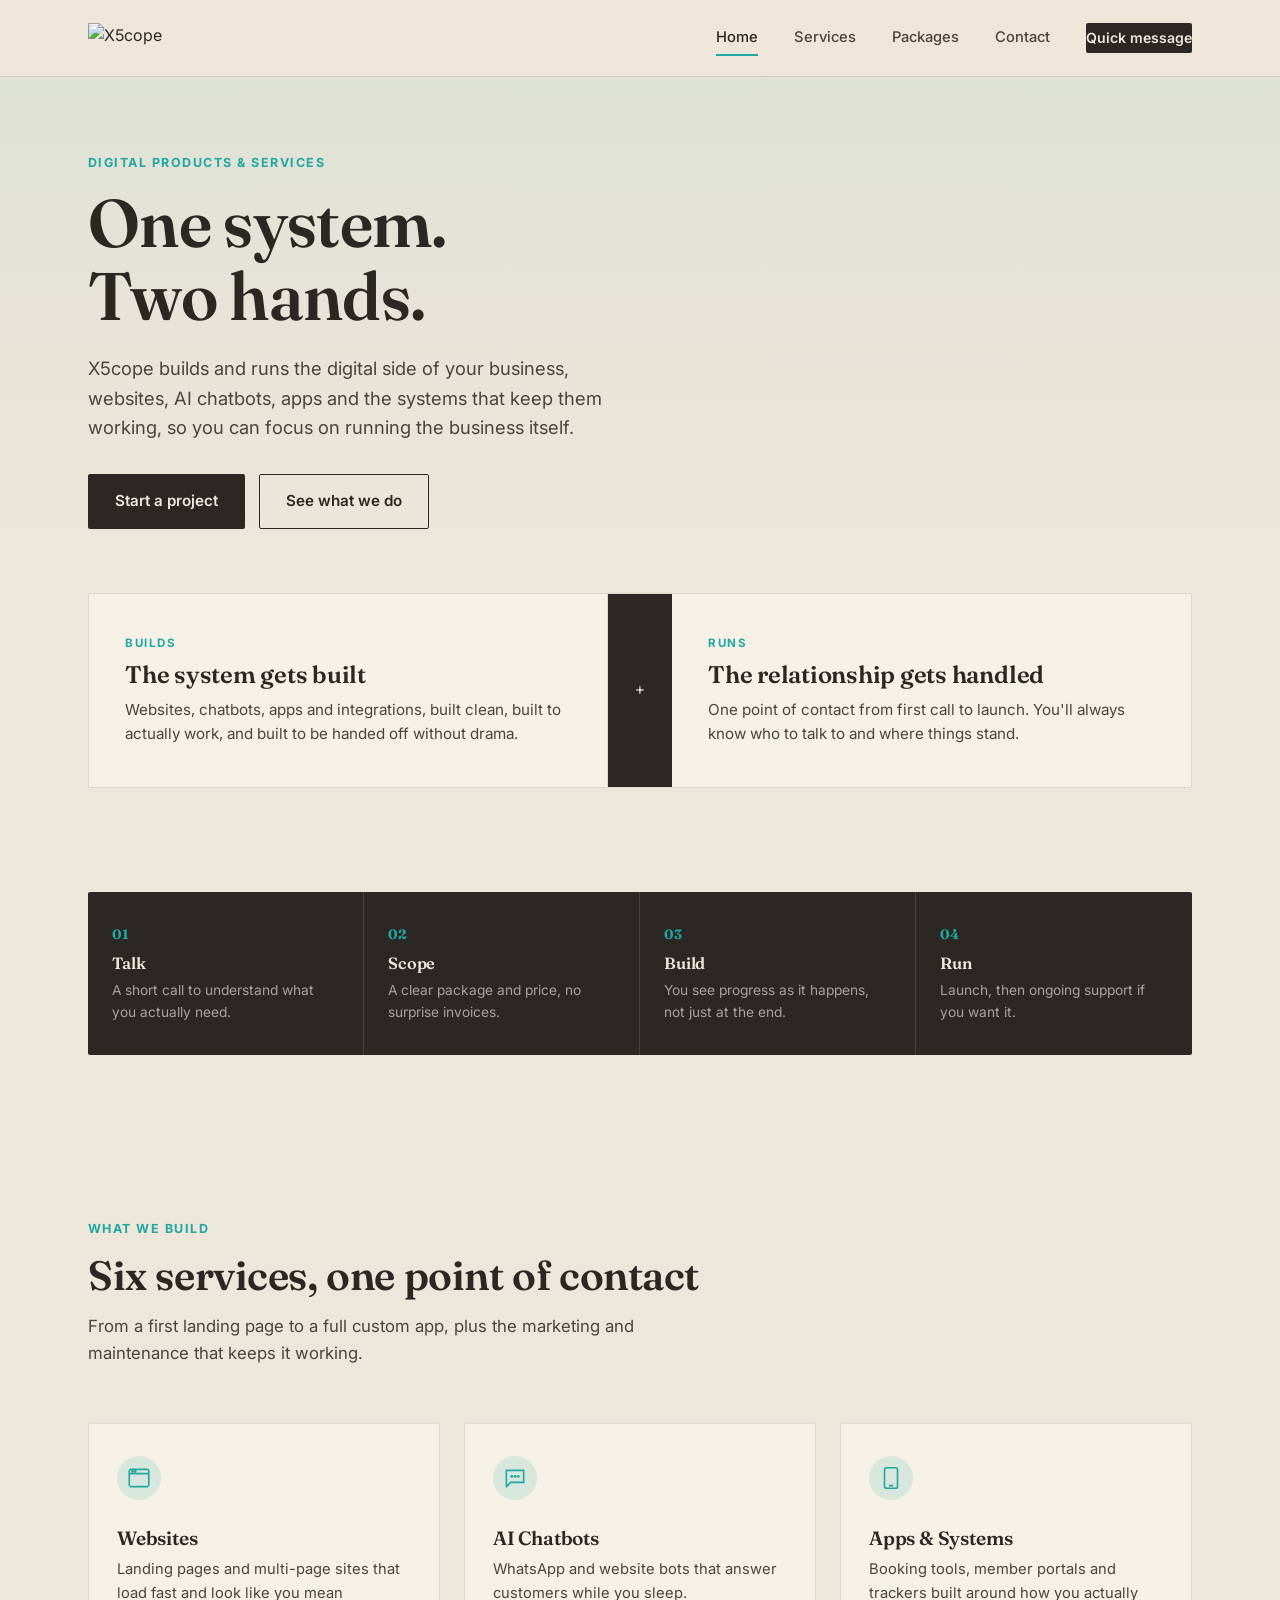
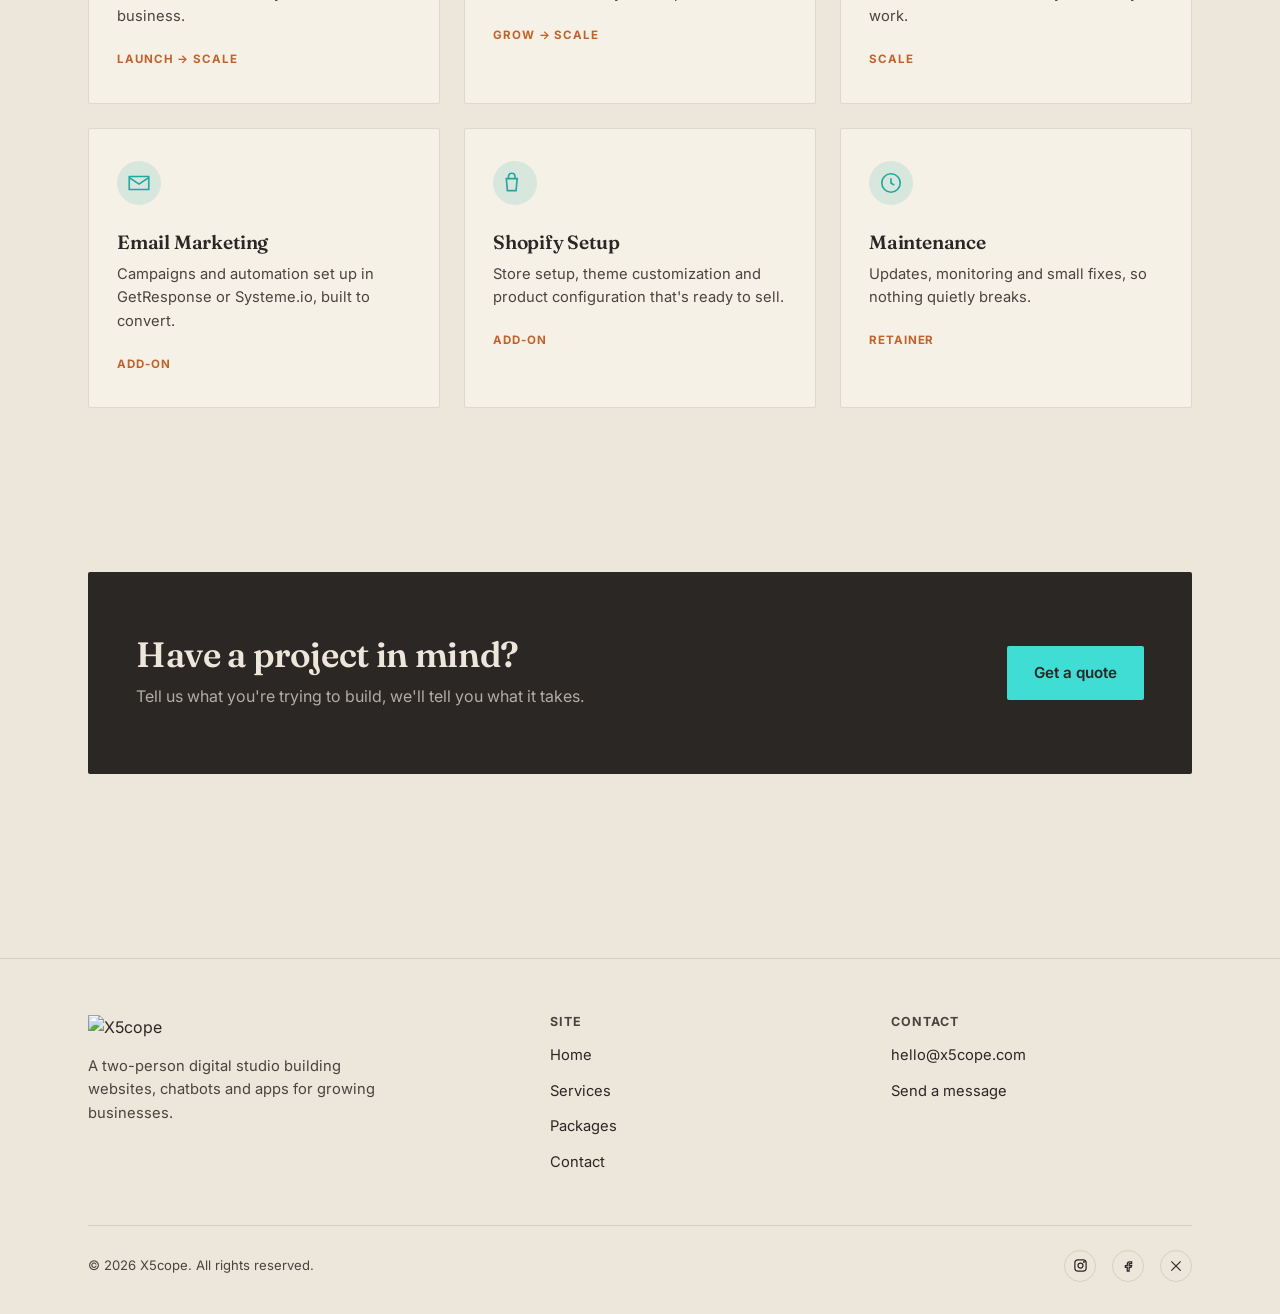
==== index.html @ 6a3de9bc "Add files via upload" ====
<!DOCTYPE html>
<html lang="en">
<head>
<meta charset="UTF-8">
<meta name="viewport" content="width=device-width, initial-scale=1.0">
<title>X5cope — Digital Products &amp; Services</title>
<meta name="description" content="X5cope builds websites, AI chatbots, apps and digital systems for growing businesses. One team, two roles, real builds.">
<link rel="stylesheet" href="style.css">
</head>
<body>

<header class="site-header">
  <div class="wrap">
    <a href="index.html" class="logo"><img src="assets/logo-cropped.png" alt="X5cope" class="logo-img"></a>
    <nav class="nav-links" id="nav-links">
      <a href="index.html" class="active">Home</a>
      <a href="services.html">Services</a>
      <a href="packages.html">Packages</a>
      <a href="contact.html">Contact</a>
      <a href="contact.html#quick-form" class="nav-cta">Quick message</a>
    </nav>
    <button class="menu-toggle" aria-label="Toggle menu" aria-expanded="false">
      <span></span><span></span><span></span>
    </button>
  </div>
</header>

<main>
  <!-- HERO -->
  <section class="hero">
    <div class="wrap">
      <div class="hero-top reveal">
        <span class="eyebrow">Digital products &amp; services</span>
        <h1>One system.<br>Two hands.</h1>
        <p>X5cope builds and runs the digital side of your business, websites, AI chatbots, apps and the systems that keep them working, so you can focus on running the business itself.</p>
        <div class="hero-actions">
          <a href="contact.html" class="btn btn-primary">Start a project</a>
          <a href="services.html" class="btn btn-ghost">See what we do</a>
        </div>
      </div>

      <div class="hands reveal">
        <div class="hand-panel builds">
          <span class="hand-label">Builds</span>
          <h3>The system gets built</h3>
          <p>Websites, chatbots, apps and integrations, built clean, built to actually work, and built to be handed off without drama.</p>
        </div>
        <div class="hand-meet" aria-hidden="true">+</div>
        <div class="hand-panel sells">
          <span class="hand-label">Runs</span>
          <h3>The relationship gets handled</h3>
          <p>One point of contact from first call to launch. You'll always know who to talk to and where things stand.</p>
        </div>
      </div>
    </div>
  </section>

  <!-- PROCESS -->
  <section class="section-tight">
    <div class="wrap">
      <div class="process-strip reveal">
        <div class="process-step">
          <span class="num">01</span>
          <h4>Talk</h4>
          <p>A short call to understand what you actually need.</p>
        </div>
        <div class="process-step">
          <span class="num">02</span>
          <h4>Scope</h4>
          <p>A clear package and price, no surprise invoices.</p>
        </div>
        <div class="process-step">
          <span class="num">03</span>
          <h4>Build</h4>
          <p>You see progress as it happens, not just at the end.</p>
        </div>
        <div class="process-step">
          <span class="num">04</span>
          <h4>Run</h4>
          <p>Launch, then ongoing support if you want it.</p>
        </div>
      </div>
    </div>
  </section>

  <!-- SERVICES PREVIEW -->
  <section class="section">
    <div class="wrap">
      <div class="section-head reveal">
        <span class="eyebrow">What we build</span>
        <h2>Six services, one point of contact</h2>
        <p>From a first landing page to a full custom app, plus the marketing and maintenance that keeps it working.</p>
      </div>

      <div class="grid-3">
        <div class="service-card reveal">
          <svg class="service-icon" viewBox="0 0 24 24" fill="none" stroke="currentColor" stroke-width="1.5"><rect x="3" y="4" width="18" height="16" rx="1"/><path d="M3 8h18"/><circle cx="6" cy="6" r="0.6" fill="currentColor"/><circle cx="8.5" cy="6" r="0.6" fill="currentColor"/></svg>
          <h3>Websites</h3>
          <p>Landing pages and multi-page sites that load fast and look like you mean business.</p>
          <span class="service-tag">Launch → Scale</span>
        </div>
        <div class="service-card reveal">
          <svg class="service-icon" viewBox="0 0 24 24" fill="none" stroke="currentColor" stroke-width="1.5"><path d="M4 5h16v11H8l-4 4V5z"/><circle cx="9" cy="10.5" r="0.6" fill="currentColor"/><circle cx="12" cy="10.5" r="0.6" fill="currentColor"/><circle cx="15" cy="10.5" r="0.6" fill="currentColor"/></svg>
          <h3>AI Chatbots</h3>
          <p>WhatsApp and website bots that answer customers while you sleep.</p>
          <span class="service-tag">Grow → Scale</span>
        </div>
        <div class="service-card reveal">
          <svg class="service-icon" viewBox="0 0 24 24" fill="none" stroke="currentColor" stroke-width="1.5"><rect x="6" y="2.5" width="12" height="19" rx="2"/><path d="M10 19h4"/></svg>
          <h3>Apps &amp; Systems</h3>
          <p>Booking tools, member portals and trackers built around how you actually work.</p>
          <span class="service-tag">Scale</span>
        </div>
        <div class="service-card reveal">
          <svg class="service-icon" viewBox="0 0 24 24" fill="none" stroke="currentColor" stroke-width="1.5"><path d="M3 6h18v12H3z"/><path d="m3 7 9 6 9-6"/></svg>
          <h3>Email Marketing</h3>
          <p>Campaigns and automation set up in GetResponse or Systeme.io, built to convert.</p>
          <span class="service-tag">Add-on</span>
        </div>
        <div class="service-card reveal">
          <svg class="service-icon" viewBox="0 0 24 24" fill="none" stroke="currentColor" stroke-width="1.5"><path d="M6 8V6a3 3 0 0 1 6 0v2"/><path d="M4 8h10l-1 11H5z"/></svg>
          <h3>Shopify Setup</h3>
          <p>Store setup, theme customization and product configuration that's ready to sell.</p>
          <span class="service-tag">Add-on</span>
        </div>
        <div class="service-card reveal">
          <svg class="service-icon" viewBox="0 0 24 24" fill="none" stroke="currentColor" stroke-width="1.5"><circle cx="12" cy="12" r="8.5"/><path d="M12 7.5V12l3 2"/></svg>
          <h3>Maintenance</h3>
          <p>Updates, monitoring and small fixes, so nothing quietly breaks.</p>
          <span class="service-tag">Retainer</span>
        </div>
      </div>
    </div>
  </section>

  <!-- CTA -->
  <section class="section-tight">
    <div class="wrap">
      <div class="cta-band reveal">
        <div>
          <h2>Have a project in mind?</h2>
          <p>Tell us what you're trying to build, we'll tell you what it takes.</p>
        </div>
        <a href="contact.html" class="btn btn-primary">Get a quote</a>
      </div>
    </div>
  </section>
</main>

<footer class="site-footer">
  <div class="wrap">
    <div class="footer-grid">
      <div class="footer-brand">
        <a href="index.html" class="logo"><img src="assets/logo-cropped.png" alt="X5cope" class="logo-img"></a>
        <p>A two-person digital studio building websites, chatbots and apps for growing businesses.</p>
      </div>
      <div class="footer-col">
        <h4>Site</h4>
        <ul>
          <li><a href="index.html">Home</a></li>
          <li><a href="services.html">Services</a></li>
          <li><a href="packages.html">Packages</a></li>
          <li><a href="contact.html">Contact</a></li>
        </ul>
      </div>
      <div class="footer-col">
        <h4>Contact</h4>
        <ul>
          <li><a href="mailto:hello@x5cope.com">hello@x5cope.com</a></li>
          <li><a href="contact.html">Send a message</a></li>
        </ul>
      </div>
    </div>
    <div class="footer-bottom">
      <span>© 2026 X5cope. All rights reserved.</span>
      <div class="social-row">
        <a href="#" aria-label="Instagram"><svg width="15" height="15" viewBox="0 0 24 24" fill="none" stroke="currentColor" stroke-width="2"><rect x="3" y="3" width="18" height="18" rx="5"/><circle cx="12" cy="12" r="4"/><circle cx="17.5" cy="6.5" r="0.6" fill="currentColor"/></svg></a>
        <a href="#" aria-label="Facebook"><svg width="15" height="15" viewBox="0 0 24 24" fill="none" stroke="currentColor" stroke-width="2"><path d="M14 9h3V6h-3a4 4 0 0 0-4 4v2H7v3h3v6h3v-6h3l1-3h-4v-2a1 1 0 0 1 1-1z"/></svg></a>
        <a href="#" aria-label="X"><svg width="14" height="14" viewBox="0 0 24 24" fill="none" stroke="currentColor" stroke-width="2"><path d="M4 4l16 16M20 4 4 20"/></svg></a>
      </div>
    </div>
  </div>
</footer>

<script src="main.js"></script>
</body>
</html>
---- style.css ----
/* ==========================================================================
   X5cope — Design Tokens
   Ink #2B2725 · Paper #EDE6DA · Cyan #3FDDD4 · Sienna #C1622B
   Display: Fraunces (slab serif, warmth/craft)
   Body: Inter (clean grotesk)
   ========================================================================== */

@import url('https://fonts.googleapis.com/css2?family=Fraunces:opsz,wght@9..144,400;9..144,500;9..144,600;9..144,700;9..144,900&family=Inter:wght@400;500;600;700&display=swap');

:root{
  --ink: #2B2725;
  --ink-soft: #4A433F;
  --paper: #EDE6DA;
  --paper-raised: #F6F1E7;
  --cyan: #3FDDD4;
  --cyan-deep: #21A79F;
  --sienna: #C1622B;
  --line: rgba(43,39,37,0.12);
  --radius: 2px;
  --max-w: 1160px;
  --shadow-card: 0 1px 0 rgba(43,39,37,0.06), 0 12px 24px -16px rgba(43,39,37,0.18);
}

*,*::before,*::after{ box-sizing: border-box; }
html{ scroll-behavior: smooth; }
body{
  margin:0;
  background: var(--paper);
  color: var(--ink);
  font-family: 'Inter', -apple-system, BlinkMacSystemFont, sans-serif;
  font-size: 16px;
  line-height: 1.6;
  -webkit-font-smoothing: antialiased;
}

h1,h2,h3,h4{
  font-family: 'Fraunces', serif;
  font-weight: 600;
  line-height: 1.08;
  margin: 0;
  letter-spacing: -0.01em;
  color: var(--ink);
}

p{ margin: 0; }
a{ color: inherit; text-decoration: none; }
ul{ margin:0; padding:0; list-style:none; }
img{ max-width:100%; display:block; }
button{ font-family: inherit; cursor:pointer; }

.wrap{
  max-width: var(--max-w);
  margin: 0 auto;
  padding: 0 28px;
}

@media (prefers-reduced-motion: reduce){
  *{ animation-duration: 0.01ms !important; animation-iteration-count: 1 !important; transition-duration: 0.01ms !important; scroll-behavior: auto !important; }
}

/* ---------- Header ---------- */
.site-header{
  position: sticky;
  top: 0;
  z-index: 50;
  background: rgba(237,230,218,0.92);
  backdrop-filter: blur(8px);
  border-bottom: 1px solid var(--line);
}
.site-header .wrap{
  display:flex;
  align-items:center;
  justify-content:space-between;
  height: 76px;
  position: relative;
}
.logo{
  display:flex;
  align-items:center;
}
.logo-img{
  height: 30px;
  width: auto;
  display:block;
}
.footer-brand .logo-img{ height: 26px; }

.nav-links{
  display:flex;
  align-items:center;
  gap: 36px;
}
.nav-links a{
  font-size: 0.92rem;
  font-weight: 500;
  color: var(--ink-soft);
  position: relative;
  padding: 4px 0;
  transition: color 0.2s ease;
}
.nav-links a:hover, .nav-links a.active{ color: var(--ink); }
.nav-links a.active::after{
  content:'';
  position:absolute;
  left:0; right:0; bottom:-2px;
  height:2px;
  background: var(--cyan-deep);
}
.nav-cta{
  background: var(--ink);
  color: var(--paper) !important;
  padding: 10px 20px;
  border-radius: var(--radius);
  font-size: 0.88rem !important;
  font-weight: 600 !important;
  transition: background 0.2s ease, transform 0.15s ease;
}
.nav-cta:hover{ background: var(--cyan-deep); transform: translateY(-1px); }

.menu-toggle{
  display:none;
  background:none;
  border:none;
  padding: 8px;
}
.menu-toggle span{
  display:block;
  width:22px;
  height:2px;
  background: var(--ink);
  margin: 5px 0;
  transition: transform 0.2s ease, opacity 0.2s ease;
}

/* ---------- Footer ---------- */
.site-footer{
  border-top: 1px solid var(--line);
  padding: 56px 0 32px;
  margin-top: 120px;
}
.footer-grid{
  display:grid;
  grid-template-columns: 1.4fr 1fr 1fr;
  gap: 40px;
  margin-bottom: 40px;
}
.footer-brand .logo{ margin-bottom: 14px; }
.footer-brand p{ color: var(--ink-soft); font-size: 0.92rem; max-width: 320px; }
.footer-col h4{
  font-family:'Inter', sans-serif;
  font-size: 0.78rem;
  font-weight: 700;
  text-transform: uppercase;
  letter-spacing: 0.08em;
  color: var(--ink-soft);
  margin-bottom: 14px;
}
.footer-col ul li{ margin-bottom: 10px; }
.footer-col a{ font-size: 0.92rem; color: var(--ink); }
.footer-col a:hover{ color: var(--cyan-deep); }
.footer-bottom{
  display:flex;
  justify-content:space-between;
  align-items:center;
  padding-top: 24px;
  border-top: 1px solid var(--line);
  font-size: 0.82rem;
  color: var(--ink-soft);
  flex-wrap: wrap;
  gap: 12px;
}
.social-row{ display:flex; gap: 16px; }
.social-row a{
  width: 32px; height:32px;
  border: 1px solid var(--line);
  border-radius:50%;
  display:flex; align-items:center; justify-content:center;
  color: var(--ink);
  transition: border-color 0.2s ease, color 0.2s ease;
}
.social-row a:hover{ border-color: var(--cyan-deep); color: var(--cyan-deep); }

/* ---------- Buttons ---------- */
.btn{
  display:inline-flex;
  align-items:center;
  gap: 8px;
  padding: 14px 26px;
  border-radius: var(--radius);
  font-weight: 600;
  font-size: 0.95rem;
  border: 1px solid transparent;
  transition: transform 0.15s ease, background 0.2s ease, border-color 0.2s ease, color 0.2s ease;
}
.btn-primary{
  background: var(--ink);
  color: var(--paper);
}
.btn-primary:hover{ background: var(--cyan-deep); color: var(--ink); transform: translateY(-1px); }
.btn-ghost{
  background: transparent;
  border-color: var(--ink);
  color: var(--ink);
}
.btn-ghost:hover{ border-color: var(--cyan-deep); color: var(--cyan-deep); transform: translateY(-1px); }
.btn-block{ width:100%; justify-content:center; }

/* ---------- Section basics ---------- */
.section{ padding: 100px 0; }
.section-tight{ padding: 64px 0; }
.eyebrow{
  font-size: 0.78rem;
  font-weight: 700;
  letter-spacing: 0.12em;
  text-transform: uppercase;
  color: var(--cyan-deep);
  margin-bottom: 14px;
  display:block;
}
.section-head{ max-width: 640px; margin-bottom: 56px; }
.section-head h2{ font-size: clamp(1.8rem, 3.2vw, 2.6rem); margin-bottom: 16px; }
.section-head p{ color: var(--ink-soft); font-size: 1.05rem; }

/* ---------- Hero ---------- */
.hero{
  padding: 76px 0 40px;
  position: relative;
  overflow:hidden;
  background: linear-gradient(180deg, color-mix(in srgb, var(--cyan-deep) 7%, var(--paper)) 0%, var(--paper) 60%);
}
.hero-top{ max-width: 720px; margin-bottom: 64px; }
.hero-top .eyebrow{ }
.hero-top h1{
  font-size: clamp(2.4rem, 5.5vw, 4.2rem);
  margin-bottom: 22px;
}
.hero-top p{
  font-size: 1.15rem;
  color: var(--ink-soft);
  max-width: 560px;
  margin-bottom: 32px;
}
.hero-actions{ display:flex; gap: 14px; flex-wrap: wrap; }

.hands{
  display:grid;
  grid-template-columns: 1fr auto 1fr;
  align-items:stretch;
  border: 1px solid var(--line);
  background: var(--paper-raised);
  border-radius: var(--radius);
  overflow:hidden;
}
.hand-panel{
  padding: 40px 36px;
  position:relative;
}
.hand-panel.builds{ border-right: 1px solid var(--line); }
.hand-label{
  font-size: 0.72rem;
  font-weight: 700;
  letter-spacing: 0.14em;
  text-transform: uppercase;
  color: var(--cyan-deep);
  margin-bottom: 10px;
  display:block;
}
.hand-panel h3{ font-size: 1.5rem; margin-bottom: 10px; }
.hand-panel p{ color: var(--ink-soft); font-size: 0.95rem; }
.hand-meet{
  display:flex;
  align-items:center;
  justify-content:center;
  width: 64px;
  background: var(--ink);
  color: var(--paper);
  font-family:'Fraunces', serif;
  font-weight:700;
  font-size: 1.1rem;
}
@media (max-width: 720px){
  .hands{ grid-template-columns: 1fr; }
  .hand-meet{ width:100%; padding: 12px; }
  .hand-panel.builds{ border-right:none; border-bottom: 1px solid var(--line); }
}

/* ---------- Service cards ---------- */
.grid-3{ display:grid; grid-template-columns: repeat(3,1fr); gap: 24px; }
.grid-2{ display:grid; grid-template-columns: repeat(2,1fr); gap: 24px; }
@media (max-width: 860px){ .grid-3{ grid-template-columns: 1fr 1fr; } }
@media (max-width: 600px){ .grid-3, .grid-2{ grid-template-columns: 1fr; } }

.service-card{
  background: var(--paper-raised);
  border: 1px solid var(--line);
  border-radius: var(--radius);
  padding: 32px 28px;
  transition: transform 0.2s ease, box-shadow 0.2s ease, border-color 0.2s ease;
}
.service-card:hover{
  transform: translateY(-4px);
  box-shadow: var(--shadow-card);
  border-color: rgba(63,221,212,0.4);
}
.service-icon{
  width: 44px; height:44px;
  margin-bottom: 20px;
  color: var(--cyan-deep);
  padding: 9px;
  border-radius: 50%;
  background: color-mix(in srgb, var(--cyan-deep) 14%, transparent);
}
.service-card h3{ font-size: 1.2rem; margin-bottom: 10px; }
.service-card p{ color: var(--ink-soft); font-size: 0.92rem; margin-bottom: 16px; }
.service-tag{
  font-size: 0.72rem;
  font-weight: 700;
  letter-spacing: 0.08em;
  text-transform: uppercase;
  color: var(--sienna);
}

/* ---------- Process strip ---------- */
.process-strip{
  display:grid;
  grid-template-columns: repeat(4,1fr);
  background: var(--ink);
  border-radius: var(--radius);
  overflow: hidden;
}
.process-step{
  padding: 32px 24px;
  border-right: 1px solid rgba(255,255,255,0.12);
}
.process-step:last-child{ border-right:none; }
.process-step .num{
  font-family:'Fraunces', serif;
  font-size: 0.85rem;
  color: var(--cyan-deep);
  font-weight:700;
  margin-bottom: 10px;
  display:block;
}
.process-step h4{ font-size: 1.02rem; margin-bottom: 6px; color: var(--paper); }
.process-step p{ font-size: 0.86rem; color: rgba(237,230,218,0.65); }
@media (max-width: 780px){
  .process-strip{ grid-template-columns: 1fr 1fr; }
  .process-step{ border-bottom: 1px solid var(--line); }
}

/* ---------- Pricing / packages ---------- */
.pricing-grid{
  display:grid;
  grid-template-columns: repeat(4, 1fr);
  gap: 20px;
  align-items: stretch;
}
@media (max-width: 980px){ .pricing-grid{ grid-template-columns: 1fr 1fr; } }
@media (max-width: 600px){ .pricing-grid{ grid-template-columns: 1fr; } }

.price-card{
  background: var(--paper-raised);
  border: 1px solid var(--line);
  border-radius: var(--radius);
  padding: 32px 26px;
  display:flex;
  flex-direction:column;
  position: relative;
}
.price-card.featured{
  background: var(--ink);
  border-color: var(--ink);
  box-shadow: var(--shadow-card);
}
.price-card.featured .price-tier{ color: var(--cyan-deep); }
.price-card.featured h3, .price-card.featured .price-line{ color: var(--paper); }
.price-card.featured .price-features li{ color: rgba(237,230,218,0.75); border-top-color: rgba(237,230,218,0.15); }
.price-card.featured .price-positioning{ color: var(--paper); border-top-color: rgba(237,230,218,0.25); }
.price-card.featured::before{
  content: 'MOST BOOKED';
  position:absolute;
  top:-1px; right: -1px;
  background: var(--cyan-deep);
  color: var(--ink);
  font-size: 0.65rem;
  font-weight:700;
  letter-spacing: 0.08em;
  padding: 6px 12px;
  border-radius: 0 var(--radius) 0 var(--radius);
}
.price-tier{ font-size: 0.78rem; font-weight:700; letter-spacing:0.1em; text-transform:uppercase; color: var(--sienna); margin-bottom: 12px; }
.price-card h3{ font-size: 1.5rem; margin-bottom: 6px; }
.price-card .price-line{ color: var(--ink-soft); font-size: 0.88rem; margin-bottom: 24px; }
.price-features{ margin-bottom: 28px; flex-grow:1; }
.price-features li{
  display:flex;
  gap: 10px;
  font-size: 0.88rem;
  color: var(--ink-soft);
  padding: 8px 0;
  border-top: 1px solid var(--line);
}
.price-features li:first-child{ border-top:none; }
.price-features li svg{ flex-shrink:0; margin-top:2px; color: var(--cyan-deep); }
.price-positioning{
  font-family:'Fraunces', serif;
  font-style: italic;
  font-size: 0.92rem;
  color: var(--ink);
  margin-top: 16px;
  padding-top: 16px;
  border-top: 1px dashed var(--line);
}

/* ---------- Contact ---------- */
.contact-grid{
  display:grid;
  grid-template-columns: 1fr 1fr;
  gap: 60px;
}
@media (max-width: 860px){ .contact-grid{ grid-template-columns: 1fr; gap: 48px; } }

.contact-info-item{
  display:flex;
  gap: 16px;
  padding: 20px 0;
  border-top: 1px solid var(--line);
}
.contact-info-item:first-child{ border-top:none; }
.contact-info-item .icon{ color: var(--cyan-deep); flex-shrink:0; margin-top:2px; }
.contact-info-item h4{ font-size: 0.95rem; margin-bottom: 4px; }
.contact-info-item p, .contact-info-item a{ color: var(--ink-soft); font-size: 0.9rem; }
.contact-info-item a:hover{ color: var(--cyan-deep); }

.form-field{ margin-bottom: 20px; }
.form-field label{
  display:block;
  font-size: 0.82rem;
  font-weight: 600;
  margin-bottom: 8px;
  color: var(--ink);
}
.form-field input, .form-field select, .form-field textarea{
  width:100%;
  padding: 13px 14px;
  border: 1px solid var(--line);
  border-radius: var(--radius);
  background: var(--paper-raised);
  font-family:'Inter', sans-serif;
  font-size: 0.92rem;
  color: var(--ink);
  transition: border-color 0.2s ease;
}
.form-field input:focus, .form-field select:focus, .form-field textarea:focus{
  outline: none;
  border-color: var(--cyan-deep);
}
.form-field textarea{ resize: vertical; min-height: 120px; }
.form-note{ font-size: 0.82rem; color: var(--ink-soft); margin-top: 14px; }

/* ---------- CTA band ---------- */
.cta-band{
  background: var(--ink);
  color: var(--paper);
  border-radius: var(--radius);
  padding: 64px 48px;
  display:flex;
  align-items:center;
  justify-content:space-between;
  gap: 32px;
  flex-wrap: wrap;
}
.cta-band h2{ color: var(--paper); font-size: clamp(1.6rem, 3vw, 2.2rem); max-width: 480px; }
.cta-band p{ color: rgba(237,230,218,0.7); margin-top:10px; }
.cta-band .btn-primary{ background: var(--cyan); color: var(--ink); }
.cta-band .btn-primary:hover{ background: var(--paper); }

/* ---------- Reveal on scroll ---------- */
.reveal{
  opacity:0;
  transform: translateY(18px);
  transition: opacity 0.6s ease, transform 0.6s ease;
}
.reveal.is-visible{ opacity:1; transform:none; }

/* Focus visibility */
a:focus-visible, button:focus-visible, input:focus-visible, textarea:focus-visible, select:focus-visible{
  outline: 2px solid var(--cyan-deep);
  outline-offset: 2px;
}

/* ---------- Chat widget ---------- */
#x5-chat-root{ position: fixed; bottom: 24px; right: 24px; z-index: 100; }
#x5-chat-bubble{
  width: 56px; height:56px;
  border-radius: 50%;
  background: var(--ink);
  color: var(--paper);
  border: none;
  display:flex; align-items:center; justify-content:center;
  box-shadow: 0 8px 24px -8px rgba(0,0,0,0.35);
  transition: transform 0.15s ease, background 0.2s ease;
}
#x5-chat-bubble:hover{ background: var(--cyan-deep); transform: translateY(-2px); }

#x5-chat-panel{
  position: absolute;
  bottom: 72px; right: 0;
  width: 340px;
  max-width: calc(100vw - 48px);
  height: 460px;
  max-height: calc(100vh - 140px);
  background: var(--paper-raised);
  border: 1px solid var(--line);
  border-radius: var(--radius);
  box-shadow: 0 20px 48px -16px rgba(0,0,0,0.3);
  display:flex;
  flex-direction:column;
  overflow:hidden;
}
#x5-chat-header{
  background: var(--ink);
  color: var(--paper);
  padding: 14px 16px;
  display:flex;
  align-items:center;
  justify-content:space-between;
  font-family:'Fraunces', serif;
  font-weight:600;
}
#x5-chat-header button{
  background:none; border:none; color: var(--paper);
  font-size: 0.8rem; cursor:pointer; margin-left: 12px;
}
#x5-chat-close{ font-size: 1.3rem !important; line-height:1; }
#x5-chat-body{
  flex:1;
  overflow-y:auto;
  padding: 16px;
  display:flex;
  flex-direction:column;
  gap: 8px;
}
.x5-chat-welcome{ text-align:center; padding: 24px 8px; }
.x5-chat-welcome p{ color: var(--ink-soft); font-size: 0.9rem; margin-bottom: 16px; }
#x5-chat-google-btn{
  background: var(--ink); color: var(--paper);
  border:none; padding: 10px 18px; border-radius: var(--radius);
  font-weight:600; font-size: 0.88rem;
}
#x5-chat-google-btn:hover{ background: var(--cyan-deep); }

.x5-msg{
  max-width: 78%;
  padding: 9px 13px;
  border-radius: 12px;
  font-size: 0.88rem;
  line-height: 1.4;
}
.x5-msg-visitor{ align-self:flex-end; background: var(--ink); color: var(--paper); border-bottom-right-radius: 2px; }
.x5-msg-admin{ align-self:flex-start; background: var(--paper); border: 1px solid var(--line); border-bottom-left-radius: 2px; }

#x5-chat-input-row{ display:flex; border-top: 1px solid var(--line); }
#x5-chat-input{
  flex:1; border:none; padding: 12px 14px; font-family:'Inter',sans-serif;
  font-size: 0.88rem; background: transparent; color: var(--ink);
}
#x5-chat-input:focus{ outline:none; }
#x5-chat-input-row button{
  border:none; background: var(--cyan-deep); color: var(--ink);
  padding: 0 18px; font-weight:600; font-size:0.85rem;
}

.x5-menu-options{ display:flex; flex-direction:column; gap:6px; margin-top: 4px; }
.x5-menu-btn{
  text-align:left;
  background: var(--paper);
  border: 1px solid var(--line);
  border-radius: var(--radius);
  padding: 9px 12px;
  font-size: 0.85rem;
  color: var(--ink);
  transition: border-color 0.15s ease, background 0.15s ease;
}
.x5-menu-btn:hover{ border-color: var(--cyan-deep); background: var(--paper-raised); }
.x5-admin-convo-item{
  text-align:left; background: var(--paper); border: 1px solid var(--line);
  border-radius: var(--radius); padding: 10px 12px; font-size: 0.88rem;
}
.x5-admin-convo-item:hover{ border-color: var(--cyan-deep); }
#x5-back-to-inbox{
  background:none; border:none; color: var(--cyan-deep); font-size:0.82rem;
  font-weight:600; margin-bottom: 10px; padding:0;
}
.x5-chat-empty{ color: var(--ink-soft); font-size:0.85rem; text-align:center; padding: 20px; }

@media (max-width: 480px){
  #x5-chat-root{ bottom: 16px; right: 16px; }
  #x5-chat-panel{
    width: min(320px, calc(100vw - 32px));
    height: min(420px, calc(100vh - 120px));
  }
}
@media (max-width: 860px){
  .menu-toggle{ display:block; }
  .nav-links{
    position: absolute;
    top: 100%; left:0; right:0;
    background: var(--paper);
    border-bottom: 1px solid var(--line);
    box-shadow: 0 16px 24px -12px rgba(43,39,37,0.18);
    flex-direction:column;
    align-items:flex-start;
    padding: 24px 28px 32px;
    gap: 20px;
    max-height: calc(100vh - 76px);
    overflow-y: auto;
    transform: translateY(-8px);
    opacity: 0;
    visibility: hidden;
    pointer-events: none;
    transition: transform 0.2s ease, opacity 0.2s ease, visibility 0.2s;
  }
  .nav-links.open{
    transform: translateY(0);
    opacity: 1;
    visibility: visible;
    pointer-events: auto;
  }
  .nav-cta{ width:100%; text-align:center; justify-content:center; }
  .footer-grid{ grid-template-columns: 1fr; gap: 32px; }
}
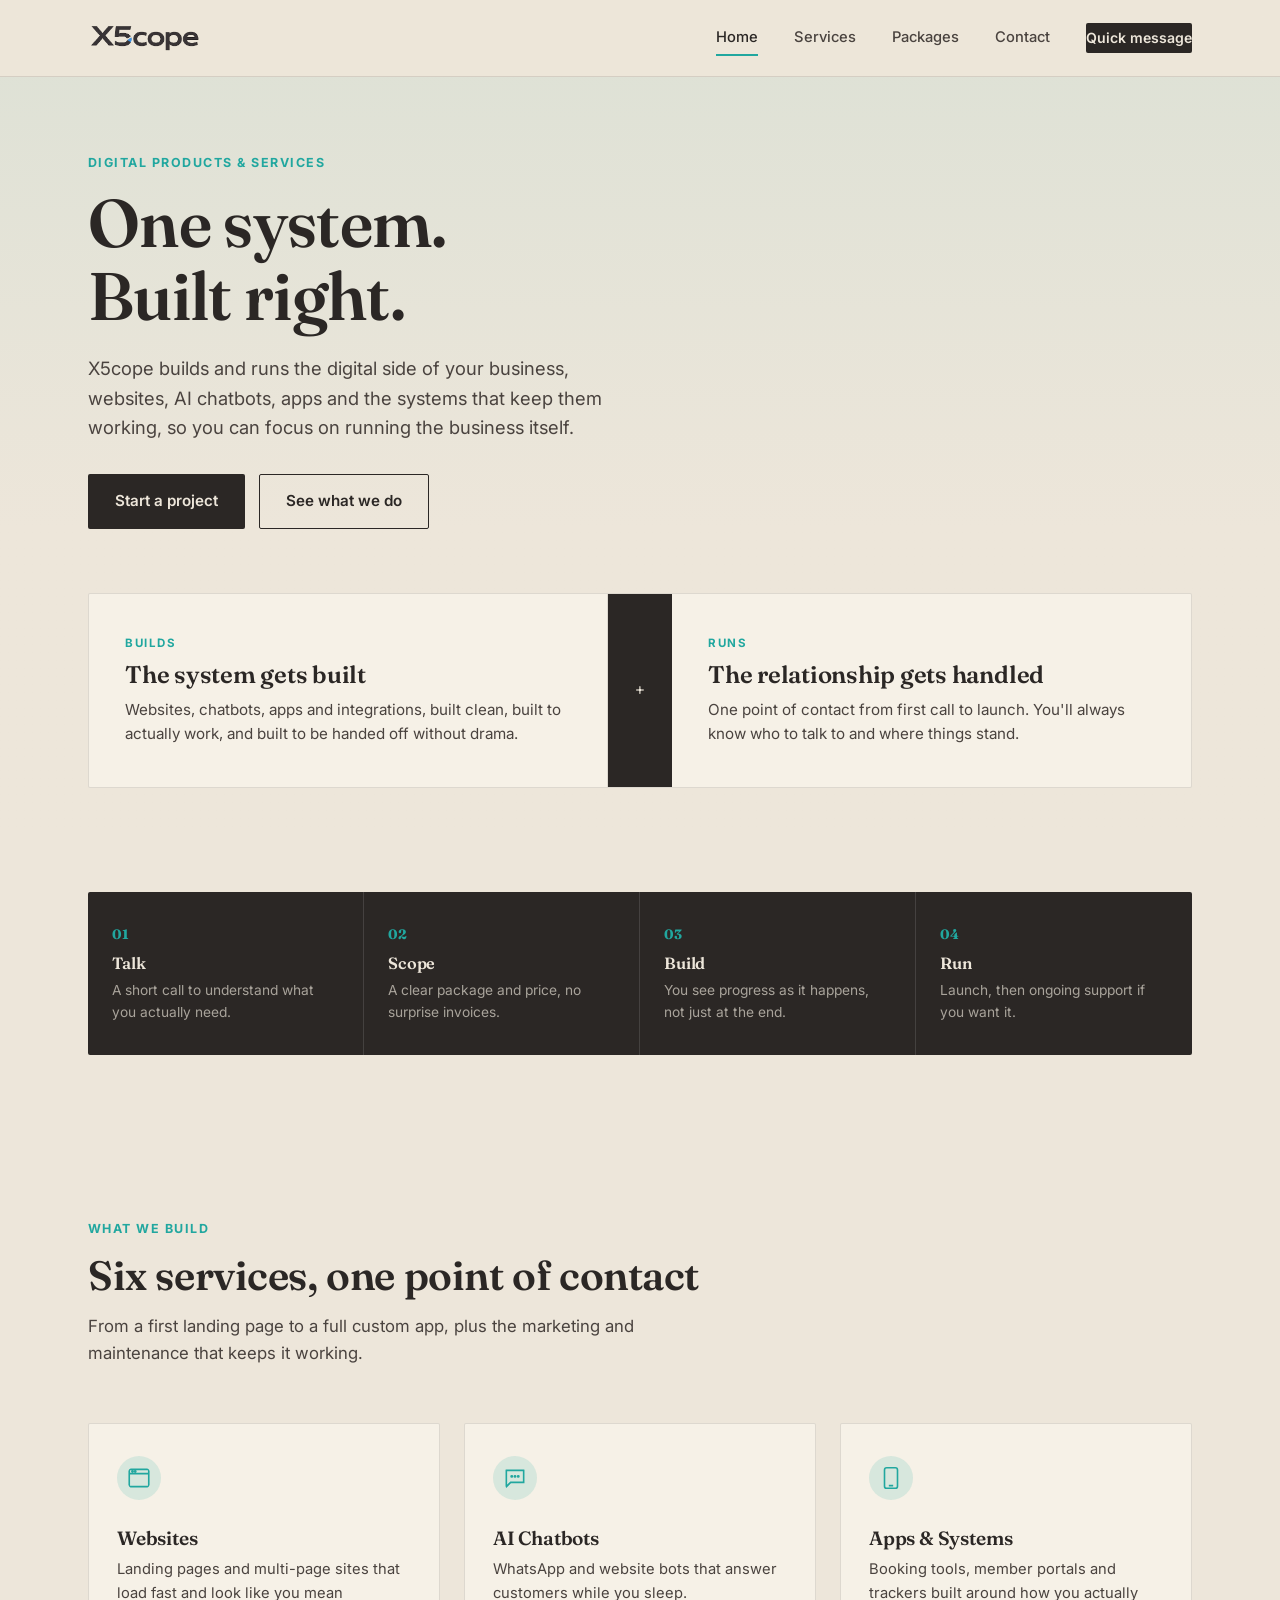
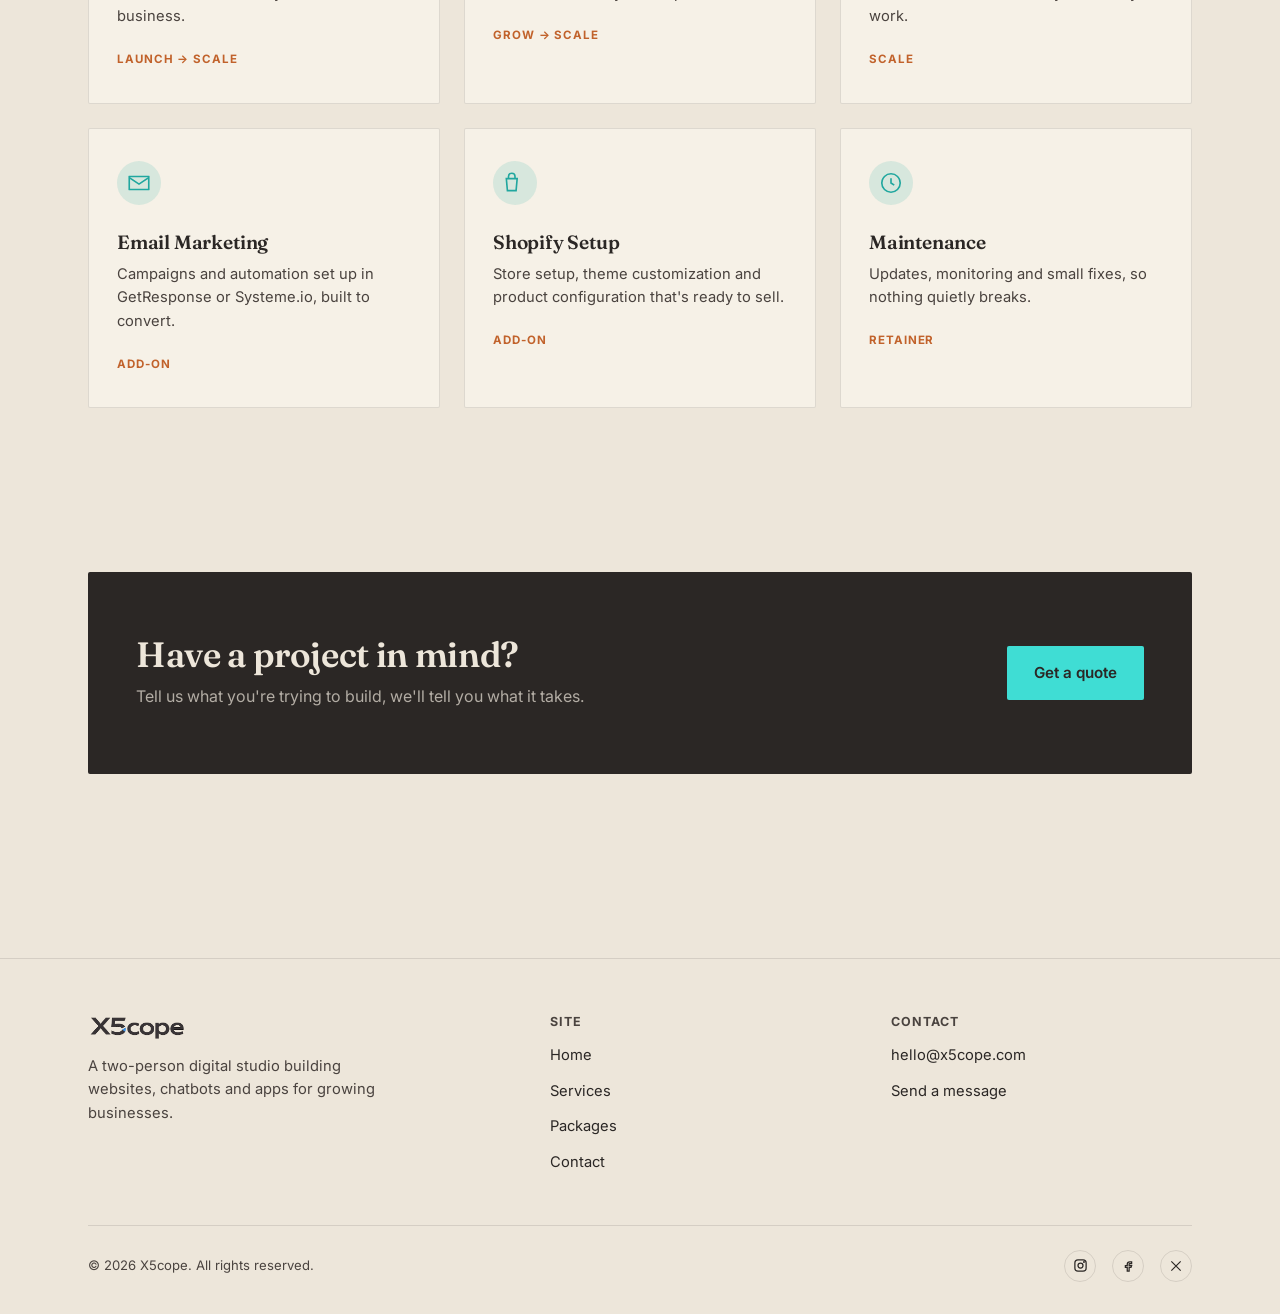
==== commit c45f6fc4: "Update hero heading text in index.html" ====
--- a/index.html
+++ b/index.html
@@ -31,7 +31,7 @@
     <div class="wrap">
       <div class="hero-top reveal">
         <span class="eyebrow">Digital products &amp; services</span>
-        <h1>One system.<br>Two hands.</h1>
+        <h1>One system.<br>Built right.</h1>
         <p>X5cope builds and runs the digital side of your business, websites, AI chatbots, apps and the systems that keep them working, so you can focus on running the business itself.</p>
         <div class="hero-actions">
           <a href="contact.html" class="btn btn-primary">Start a project</a>
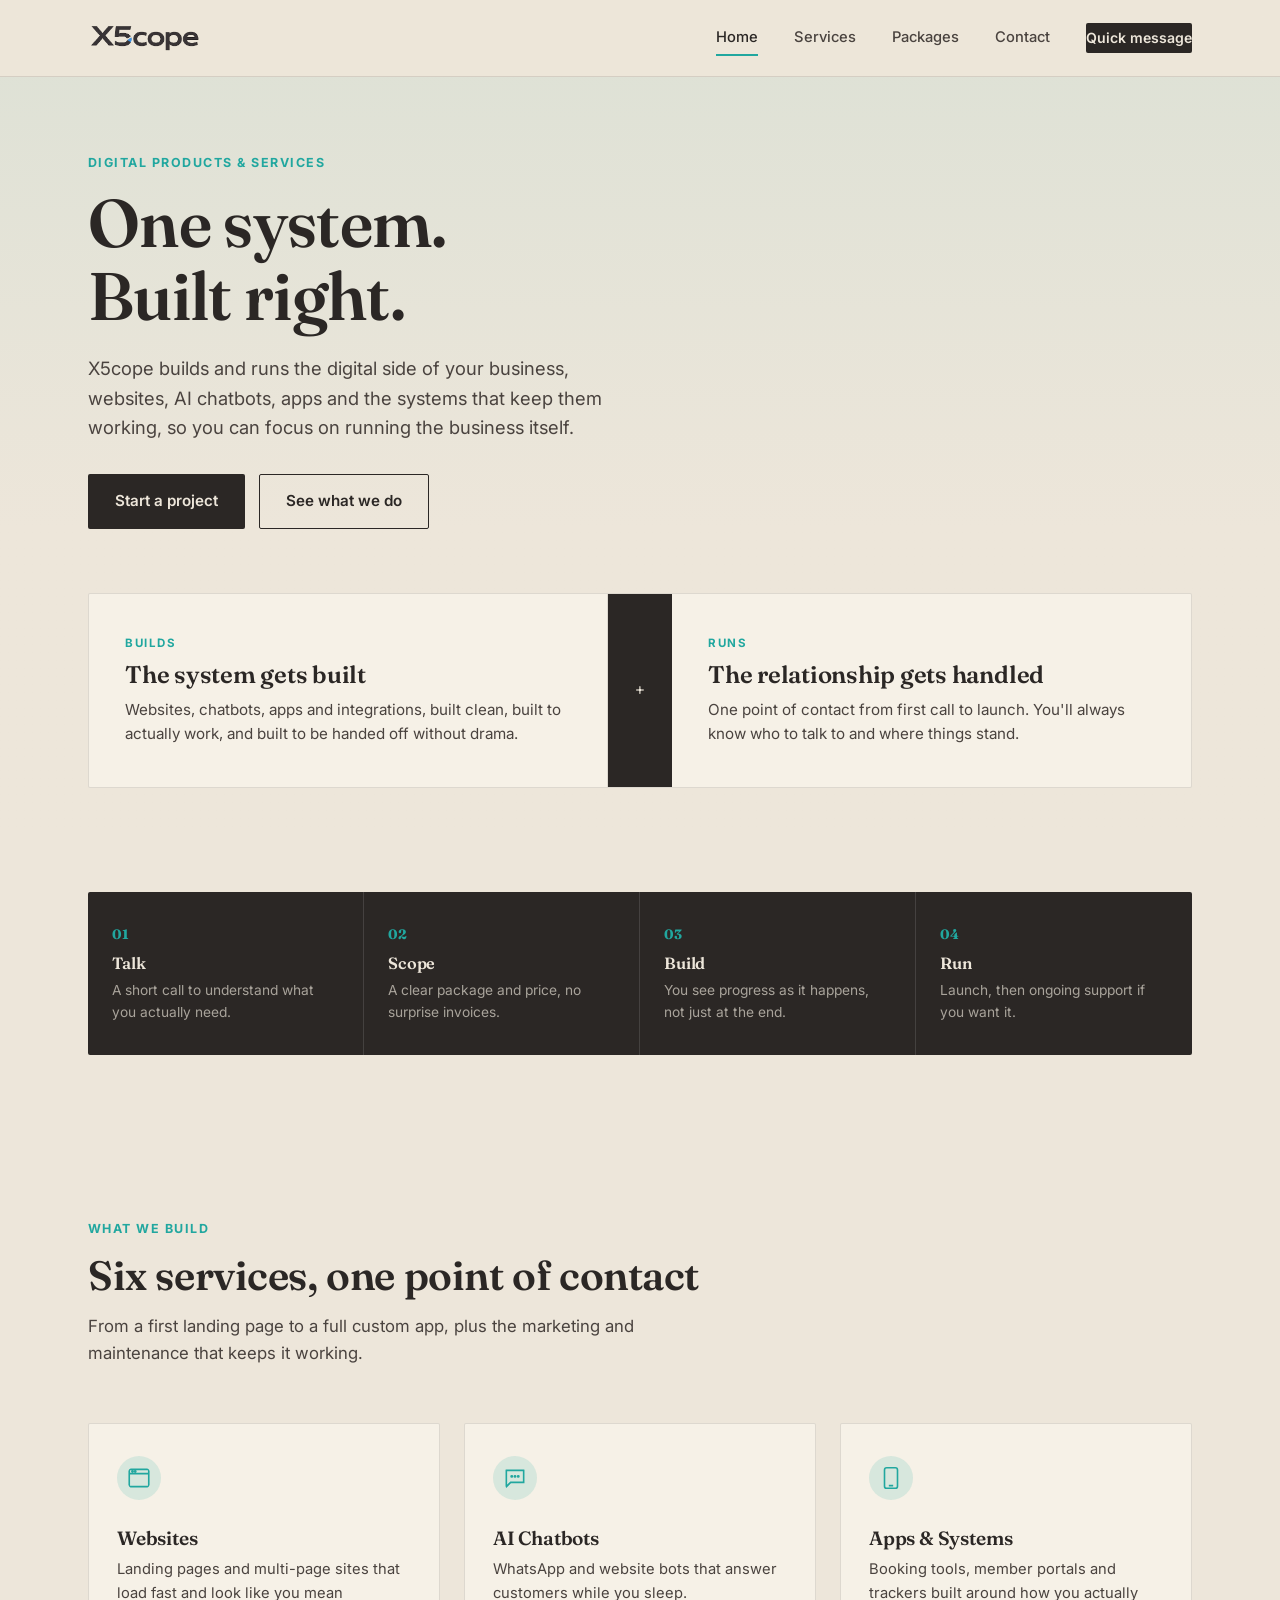
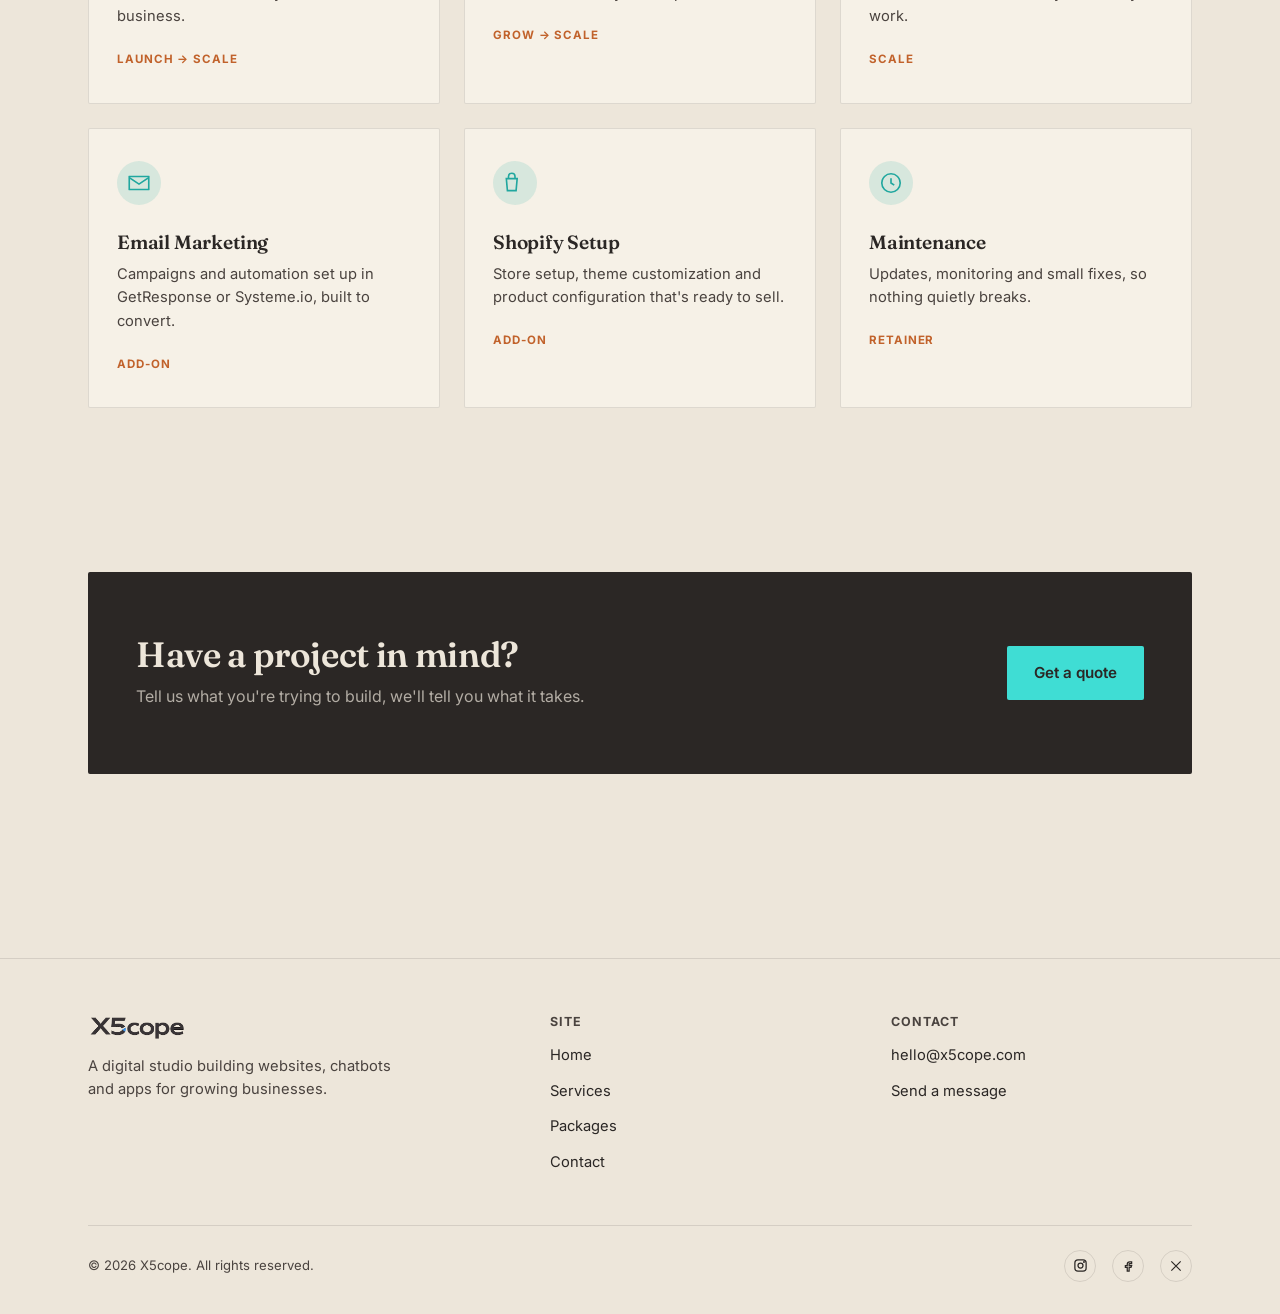
==== commit 51ea9bb9: "Update footer description for clarity" ====
--- a/index.html
+++ b/index.html
@@ -152,7 +152,7 @@
     <div class="footer-grid">
       <div class="footer-brand">
         <a href="index.html" class="logo"><img src="assets/logo-cropped.png" alt="X5cope" class="logo-img"></a>
-        <p>A two-person digital studio building websites, chatbots and apps for growing businesses.</p>
+        <p>A digital studio building websites, chatbots and apps for growing businesses.</p>
       </div>
       <div class="footer-col">
         <h4>Site</h4>
